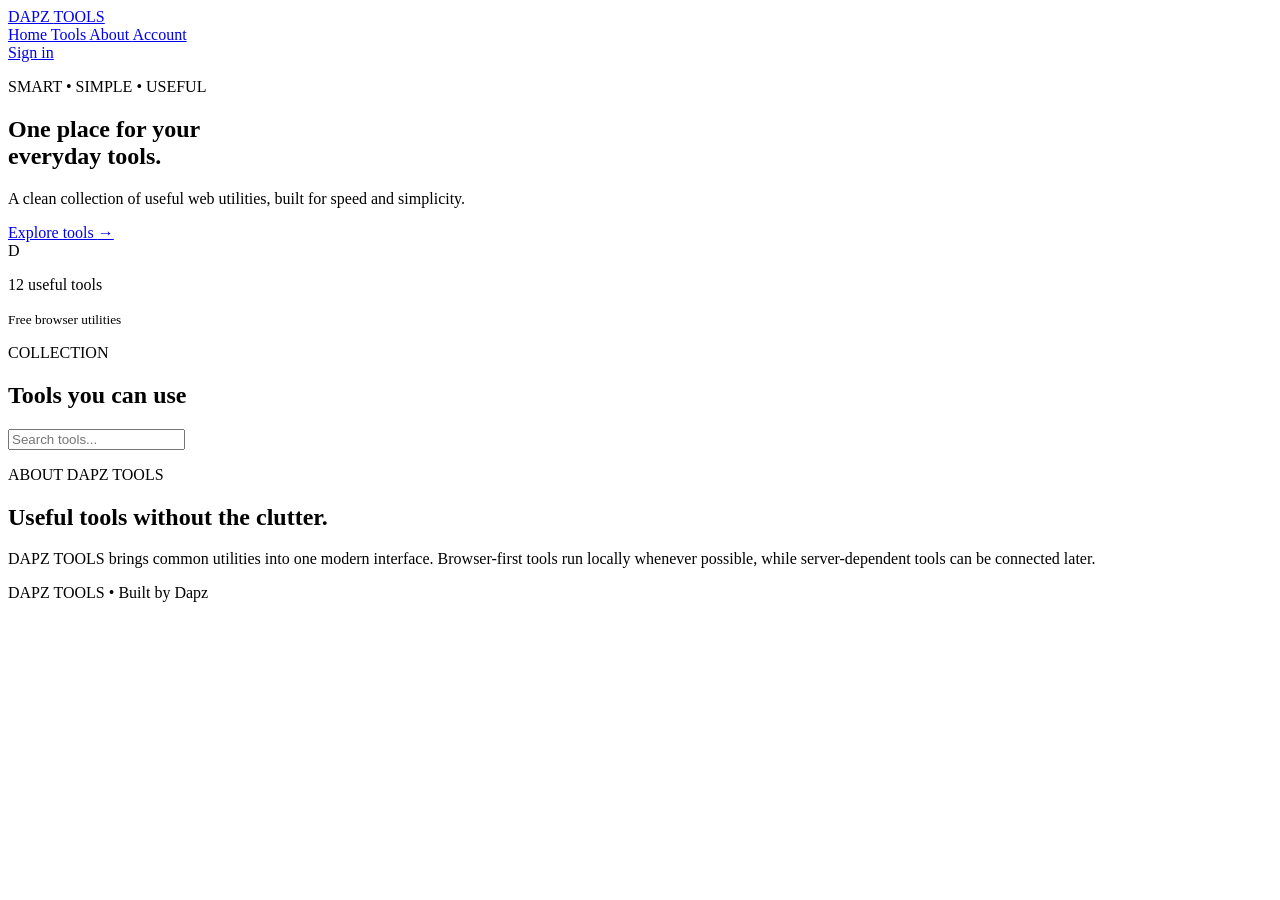
==== index.html @ c6a99213 "Add files via upload" ====
<!doctype html>
<html lang="id">
 <head>
  <meta charset="utf-8"/>
  <meta content="width=device-width,initial-scale=1" name="viewport"/>
  <title>
   DAPZ TOOLS
  </title>
  <link href="assets/css/style.css" rel="stylesheet"/>
 </head>
 <body>
  <header class="topbar">
   <a class="brand" href="./">
    DAPZ
    <span>
     TOOLS
    </span>
   </a>
   <nav>
    <a href="#home">
     Home
    </a>
    <a href="#tools">
     Tools
    </a>
    <a href="#about">
     About
    </a>
    <a href="account.html">
     Account
    </a>
   </nav>
   <a class="pill" href="account.html">
    Sign in
   </a>
  </header>
  <main>
   <section class="hero" id="home">
    <div>
     <p class="eyebrow">
      SMART &bull; SIMPLE &bull; USEFUL
     </p>
     <h1>
      One place for your
      <br/>
      <span>
       everyday tools.
      </span>
     </h1>
     <p class="lead">
      A clean collection of useful web utilities, built for speed and simplicity.
     </p>
     <a class="primary" href="#tools">
      Explore tools
      <b>
       &rarr;
      </b>
     </a>
    </div>
    <div class="hero-card">
     <div class="orb">
      D
     </div>
     <p>
      12 useful tools
     </p>
     <small>
      Free browser utilities
     </small>
    </div>
   </section>
   <section id="tools">
    <div class="section-head">
     <div>
      <p class="eyebrow">
       COLLECTION
      </p>
      <h2>
       Tools you can use
      </h2>
     </div>
     <input autocomplete="off" id="search" placeholder="Search tools..."/>
    </div>
    <div class="grid" id="toolGrid">
    </div>
   </section>
   <section class="about" id="about">
    <p class="eyebrow">
     ABOUT DAPZ TOOLS
    </p>
    <h2>
     Useful tools without the clutter.
    </h2>
    <p>
     DAPZ TOOLS brings common utilities into one modern interface. Browser-first tools run locally whenever possible, while server-dependent tools can be connected later.
    </p>
   </section>
  </main>
  <footer>
   DAPZ TOOLS
   <span>
    &bull;
   </span>
   Built by Dapz
  </footer>
  <script src="assets/js/pages/home.js" type="module">
  </script>
 </body>
</html>
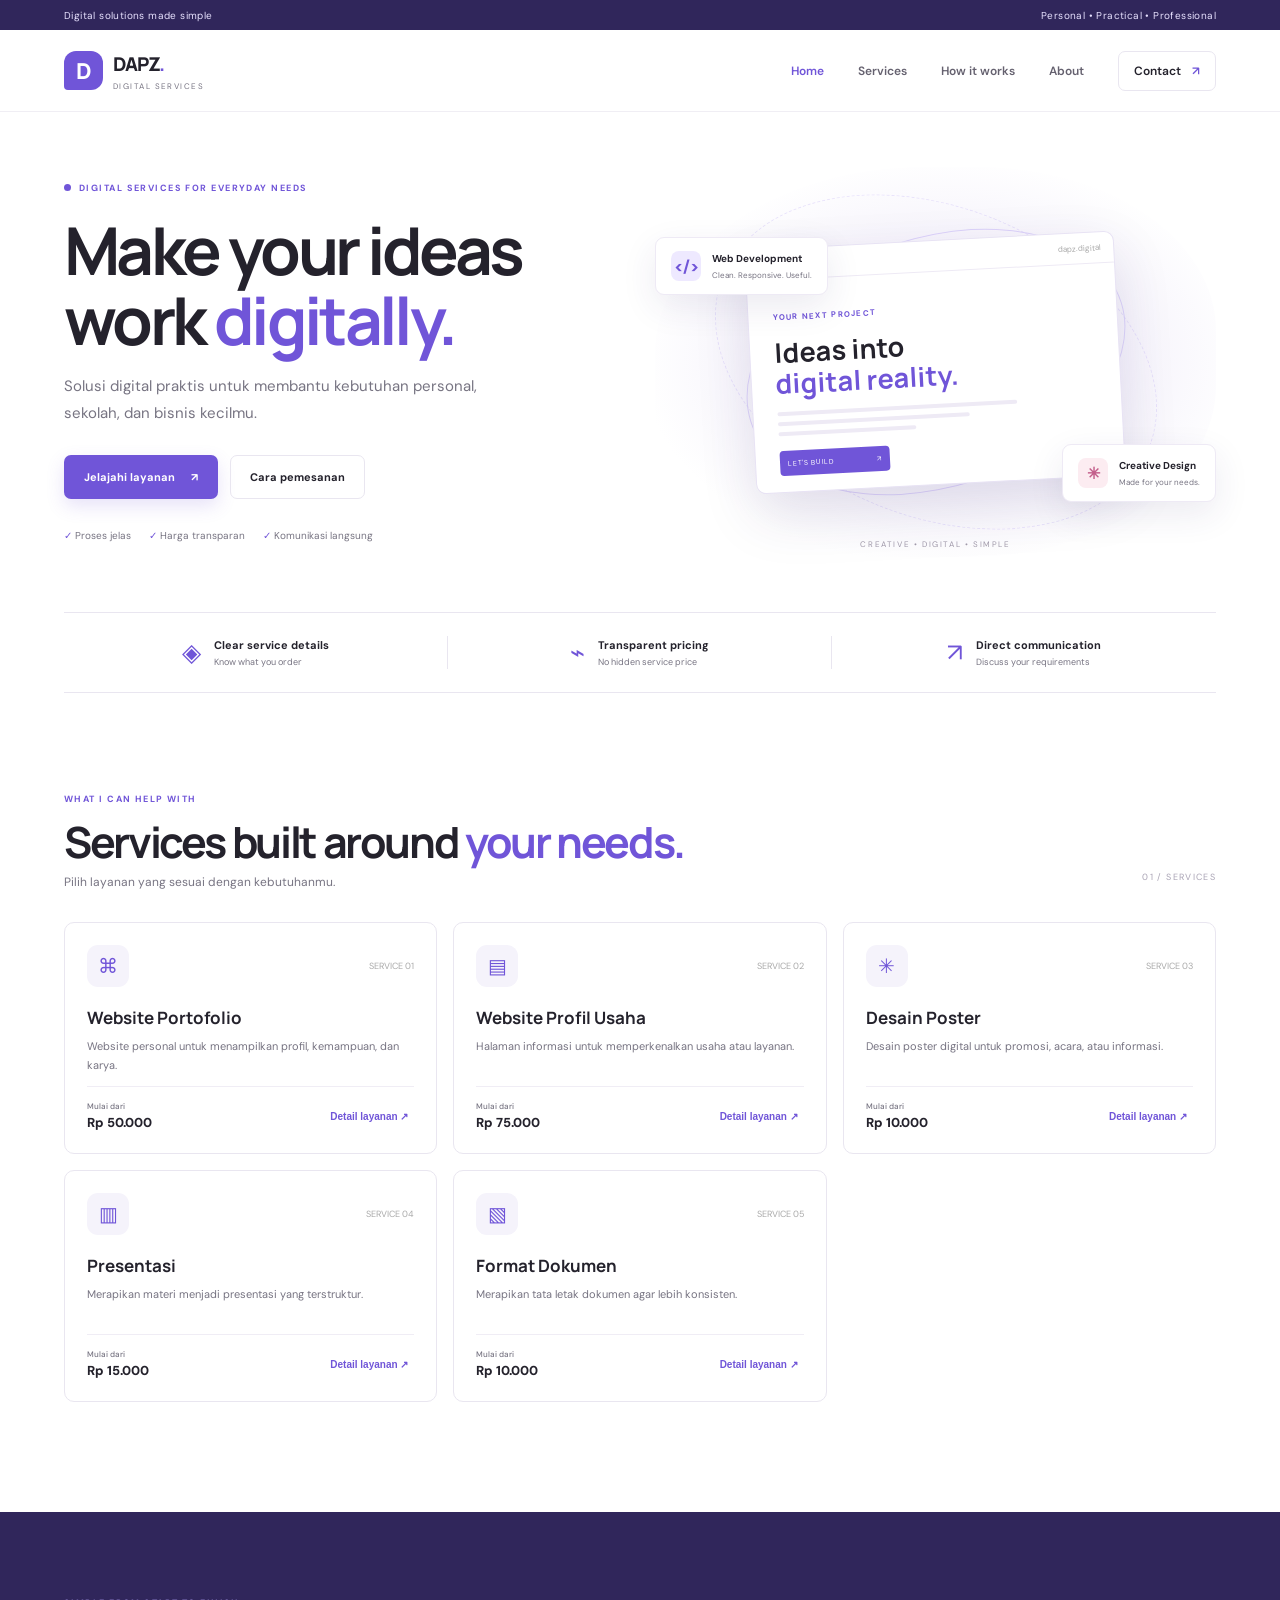
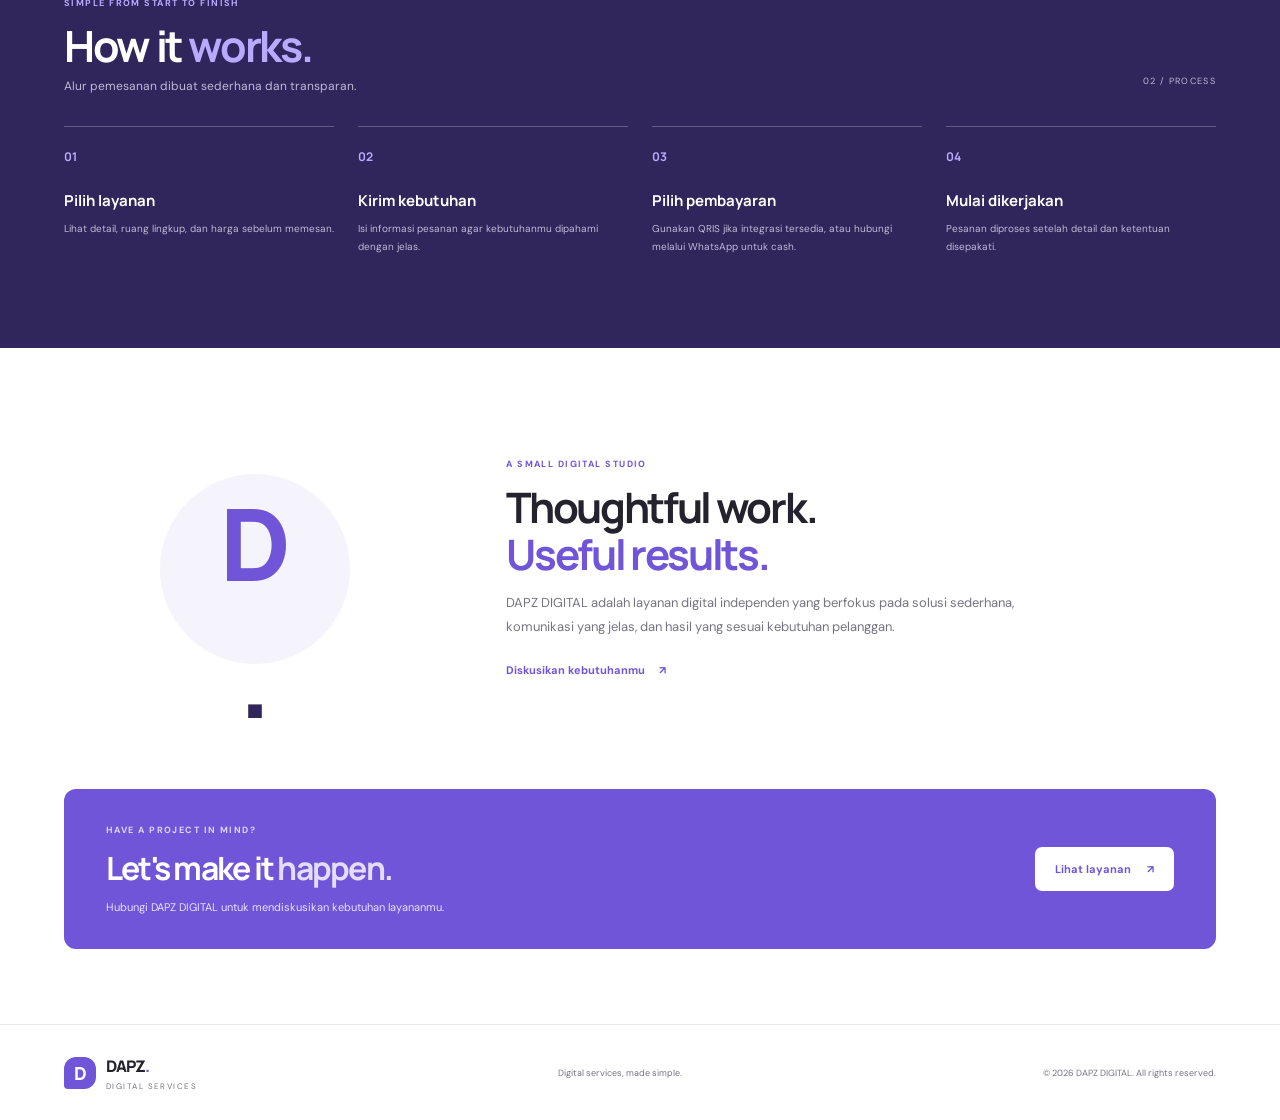
==== commit 9d74ebc0: "Update index.html" ====
--- a/index.html
+++ b/index.html
@@ -1,109 +1,85 @@
-<!doctype html>
+<!DOCTYPE html>
 <html lang="id">
- <head>
-  <meta charset="utf-8"/>
-  <meta content="width=device-width,initial-scale=1" name="viewport"/>
-  <title>
-   DAPZ TOOLS
-  </title>
-  <link href="assets/css/style.css" rel="stylesheet"/>
- </head>
- <body>
-  <header class="topbar">
-   <a class="brand" href="./">
-    DAPZ
-    <span>
-     TOOLS
-    </span>
-   </a>
-   <nav>
-    <a href="#home">
-     Home
+<head>
+  <meta charset="UTF-8">
+  <meta name="viewport" content="width=device-width, initial-scale=1.0">
+  <meta name="description" content="DAPZ DIGITAL menyediakan layanan website, desain, dan dokumen digital.">
+  <title>DAPZ DIGITAL — Digital Services</title>
+  <link rel="preconnect" href="https://fonts.googleapis.com">
+  <link rel="preconnect" href="https://fonts.gstatic.com" crossorigin>
+  <link href="https://fonts.googleapis.com/css2?family=DM+Sans:wght@400;500;600;700&family=Manrope:wght@500;600;700;800&display=swap" rel="stylesheet">
+  <link rel="stylesheet" href="css/style.css">
+  <link rel="stylesheet" href="css/responsive.css">
+</head>
+<body>
+  <div class="topline"><span>Digital solutions made simple</span><span>Personal • Practical • Professional</span></div>
+  <header class="site-header">
+    <a class="brand" href="index.html" aria-label="DAPZ DIGITAL beranda">
+      <span class="brand-mark">D</span><span class="brand-copy"><strong>DAPZ<span>.</span></strong><small>DIGITAL SERVICES</small></span>
     </a>
-    <a href="#tools">
-     Tools
-    </a>
-    <a href="#about">
-     About
-    </a>
-    <a href="account.html">
-     Account
-    </a>
-   </nav>
-   <a class="pill" href="account.html">
-    Sign in
-   </a>
+    <button class="menu-toggle" id="menuToggle" aria-label="Buka navigasi" aria-expanded="false">☰</button>
+    <nav class="main-nav" id="mainNav">
+      <a class="active" href="#home">Home</a><a href="#services">Services</a><a href="#process">How it works</a><a href="#about">About</a>
+      <a class="nav-contact" href="#contact">Contact <span>↗</span></a>
+    </nav>
   </header>
+
   <main>
-   <section class="hero" id="home">
-    <div>
-     <p class="eyebrow">
-      SMART &bull; SIMPLE &bull; USEFUL
-     </p>
-     <h1>
-      One place for your
-      <br/>
-      <span>
-       everyday tools.
-      </span>
-     </h1>
-     <p class="lead">
-      A clean collection of useful web utilities, built for speed and simplicity.
-     </p>
-     <a class="primary" href="#tools">
-      Explore tools
-      <b>
-       &rarr;
-      </b>
-     </a>
-    </div>
-    <div class="hero-card">
-     <div class="orb">
-      D
-     </div>
-     <p>
-      12 useful tools
-     </p>
-     <small>
-      Free browser utilities
-     </small>
-    </div>
-   </section>
-   <section id="tools">
-    <div class="section-head">
-     <div>
-      <p class="eyebrow">
-       COLLECTION
-      </p>
-      <h2>
-       Tools you can use
-      </h2>
-     </div>
-     <input autocomplete="off" id="search" placeholder="Search tools..."/>
-    </div>
-    <div class="grid" id="toolGrid">
-    </div>
-   </section>
-   <section class="about" id="about">
-    <p class="eyebrow">
-     ABOUT DAPZ TOOLS
-    </p>
-    <h2>
-     Useful tools without the clutter.
-    </h2>
-    <p>
-     DAPZ TOOLS brings common utilities into one modern interface. Browser-first tools run locally whenever possible, while server-dependent tools can be connected later.
-    </p>
-   </section>
+    <section class="hero section-wrap" id="home">
+      <div class="hero-copy">
+        <div class="eyebrow"><span class="eyebrow-dot"></span> DIGITAL SERVICES FOR EVERYDAY NEEDS</div>
+        <h1>Make your ideas<br>work <em>digitally.</em></h1>
+        <p class="hero-lead">Solusi digital praktis untuk membantu kebutuhan personal, sekolah, dan bisnis kecilmu.</p>
+        <div class="hero-actions"><a class="button button-primary" href="#services">Jelajahi layanan <span>↗</span></a><a class="button button-quiet" href="#process">Cara pemesanan</a></div>
+        <div class="hero-points"><span>✓ Proses jelas</span><span>✓ Harga transparan</span><span>✓ Komunikasi langsung</span></div>
+      </div>
+      <div class="hero-visual" aria-label="Ilustrasi layanan digital">
+        <div class="visual-orbit orbit-one"></div><div class="visual-orbit orbit-two"></div>
+        <div class="visual-panel panel-main"><div class="panel-top"><span class="window-dots">● ● ●</span><span>dapz.digital</span></div><div class="panel-content"><span class="mini-label">YOUR NEXT PROJECT</span><div class="mock-heading">Ideas into<br><b>digital reality.</b></div><div class="mock-lines"><i></i><i></i><i></i></div><div class="mock-button">LET'S BUILD <span>↗</span></div></div></div>
+        <div class="floating-card card-code"><span class="float-icon">&lt;/&gt;</span><b>Web Development</b><small>Clean. Responsive. Useful.</small></div>
+        <div class="floating-card card-design"><span class="float-icon">✳</span><b>Creative Design</b><small>Made for your needs.</small></div>
+        <div class="visual-caption">CREATIVE • DIGITAL • SIMPLE</div>
+      </div>
+    </section>
+
+    <section class="trust-strip section-wrap">
+      <div><span class="trust-icon">◈</span><span><b>Clear service details</b><small>Know what you order</small></span></div>
+      <div><span class="trust-icon">⌁</span><span><b>Transparent pricing</b><small>No hidden service price</small></span></div>
+      <div><span class="trust-icon">↗</span><span><b>Direct communication</b><small>Discuss your requirements</small></span></div>
+    </section>
+
+    <section class="services-section section-wrap" id="services">
+      <div class="section-heading"><div><div class="eyebrow">WHAT I CAN HELP WITH</div><h2>Services built around <em>your needs.</em></h2><p>Pilih layanan yang sesuai dengan kebutuhanmu.</p></div><span class="section-index">01 / SERVICES</span></div>
+      <div class="service-grid" id="serviceGrid"></div>
+    </section>
+
+    <section class="process-section" id="process">
+      <div class="section-wrap">
+        <div class="section-heading light-heading"><div><div class="eyebrow">SIMPLE FROM START TO FINISH</div><h2>How it <em>works.</em></h2><p>Alur pemesanan dibuat sederhana dan transparan.</p></div><span class="section-index">02 / PROCESS</span></div>
+        <div class="process-grid">
+          <article><span>01</span><h3>Pilih layanan</h3><p>Lihat detail, ruang lingkup, dan harga sebelum memesan.</p></article>
+          <article><span>02</span><h3>Kirim kebutuhan</h3><p>Isi informasi pesanan agar kebutuhanmu dipahami dengan jelas.</p></article>
+          <article><span>03</span><h3>Pilih pembayaran</h3><p>Gunakan QRIS jika integrasi tersedia, atau hubungi melalui WhatsApp untuk cash.</p></article>
+          <article><span>04</span><h3>Mulai dikerjakan</h3><p>Pesanan diproses setelah detail dan ketentuan disepakati.</p></article>
+        </div>
+      </div>
+    </section>
+
+    <section class="about-section section-wrap" id="about">
+      <div class="about-mark">D<span>.</span></div><div><div class="eyebrow">A SMALL DIGITAL STUDIO</div><h2>Thoughtful work.<br><em>Useful results.</em></h2><p>DAPZ DIGITAL adalah layanan digital independen yang berfokus pada solusi sederhana, komunikasi yang jelas, dan hasil yang sesuai kebutuhan pelanggan.</p><a class="text-link" href="#contact">Diskusikan kebutuhanmu <span>↗</span></a></div>
+    </section>
+
+    <section class="contact-band section-wrap" id="contact"><div><div class="eyebrow">HAVE A PROJECT IN MIND?</div><h2>Let's make it <em>happen.</em></h2><p>Hubungi DAPZ DIGITAL untuk mendiskusikan kebutuhan layananmu.</p></div><a class="button button-light" id="contactButton" href="#services">Lihat layanan <span>↗</span></a></section>
   </main>
-  <footer>
-   DAPZ TOOLS
-   <span>
-    &bull;
-   </span>
-   Built by Dapz
-  </footer>
-  <script src="assets/js/pages/home.js" type="module">
-  </script>
- </body>
+
+  <footer class="site-footer"><a class="brand footer-brand" href="#home"><span class="brand-mark">D</span><span class="brand-copy"><strong>DAPZ<span>.</span></strong><small>DIGITAL SERVICES</small></span></a><p>Digital services, made simple.</p><small>© <span id="year"></span> DAPZ DIGITAL. All rights reserved.</small></footer>
+
+  <dialog class="service-dialog" id="serviceDialog">
+    <button class="dialog-close" id="dialogClose" aria-label="Tutup">×</button>
+    <div class="dialog-kicker">SERVICE DETAILS</div><div id="dialogContent"></div>
+    <button class="button button-primary dialog-order" id="orderButton">Pesan layanan <span>↗</span></button>
+  </dialog>
+  <script src="js/services.js"></script>
+  <script src="js/main.js"></script>
+</body>
 </html>
--- a/css/style.css
+++ b/css/style.css
@@ -0,0 +1,2 @@
+:root{--ink:#24222c;--muted:#777482;--purple:#7055d8;--purple-dark:#30265b;--pale:#f5f3fb;--line:#e9e6f0;--white:#fff;--font:'DM Sans',Arial,sans-serif;--display:'Manrope',Arial,sans-serif}
+*{box-sizing:border-box}html{scroll-behavior:smooth}body{margin:0;color:var(--ink);font-family:var(--font);background:#fff}a{color:inherit;text-decoration:none}.topline{height:30px;background:var(--purple-dark);color:#e8e2ff;display:flex;align-items:center;justify-content:space-between;padding:0 max(calc((100% - 1160px)/2),5%);font-size:10px;letter-spacing:.04em}.site-header{height:82px;display:flex;align-items:center;justify-content:space-between;padding:0 max(calc((100% - 1160px)/2),5%);border-bottom:1px solid #f0eef4;background:#fff;position:sticky;top:0;z-index:10}.brand{display:flex;align-items:center;gap:10px}.brand-mark{width:39px;height:39px;background:var(--purple);border-radius:12px 12px 12px 4px;color:white;display:grid;place-items:center;font:800 22px var(--display)}.brand-copy{display:flex;flex-direction:column;line-height:1}.brand-copy strong{font:800 19px var(--display);letter-spacing:-.06em}.brand-copy strong span{color:var(--purple)}.brand-copy small{font-size:8px;letter-spacing:.18em;color:var(--muted);margin-top:5px}.main-nav{display:flex;align-items:center;gap:34px;font-size:12px;font-weight:600;color:#65616f}.main-nav a:hover,.main-nav a.active{color:var(--purple)}.main-nav .nav-contact{border:1px solid var(--line);padding:11px 15px;border-radius:7px;color:var(--ink)}.nav-contact span{color:var(--purple);margin-left:8px}.menu-toggle{display:none;border:0;background:none;font-size:24px}.section-wrap{width:min(1160px,90%);margin:auto}.hero{min-height:500px;display:grid;grid-template-columns:1fr 1fr;align-items:center;gap:30px;padding-top:48px;padding-bottom:48px}.eyebrow{font-size:9px;letter-spacing:.16em;font-weight:700;color:var(--purple);display:flex;align-items:center;gap:8px}.eyebrow-dot{width:7px;height:7px;border-radius:50%;background:var(--purple)}h1,h2,h3,p{margin-top:0}h1,h2{font-family:var(--display);letter-spacing:-.055em}h1{font-size:clamp(42px,5.3vw,66px);line-height:1.06;margin:22px 0 18px}h1 em,h2 em{font-style:normal;color:var(--purple)}.hero-lead{font-size:15px;line-height:1.8;color:var(--muted);max-width:440px}.hero-actions{display:flex;gap:12px;margin-top:28px}.button{display:inline-flex;align-items:center;justify-content:center;gap:16px;border-radius:7px;padding:14px 19px;font-size:11px;font-weight:700;border:1px solid transparent;cursor:pointer;transition:.2s}.button-primary{background:var(--purple);color:#fff;box-shadow:0 7px 18px #7055d82b}.button-primary:hover{background:#5c42c4;transform:translateY(-2px)}.button-quiet{border-color:var(--line);color:var(--ink)}.button-quiet:hover{border-color:var(--purple);color:var(--purple)}.hero-points{display:flex;gap:18px;flex-wrap:wrap;margin-top:30px;color:#777482;font-size:10px}.hero-points span:first-letter{color:var(--purple)}.hero-visual{height:390px;position:relative;display:grid;place-items:center;background:radial-gradient(ellipse at 52% 50%,#ebe5ff 0,#f7f5fc 48%,#fff 74%);border-radius:48% 42% 44% 38%}.visual-orbit{position:absolute;border:1px solid #dcd3fa;border-radius:50%;transform:rotate(-18deg)}.orbit-one{width:390px;height:250px}.orbit-two{width:460px;height:310px;transform:rotate(22deg);border-style:dashed;opacity:.6}.panel-main{width:66%;height:245px;background:#fff;border:1px solid #e8e3f4;border-radius:10px;box-shadow:0 22px 55px #382a6520;position:relative;z-index:1;transform:rotate(-3deg);overflow:hidden}.panel-top{height:31px;border-bottom:1px solid #eeeaf5;display:flex;justify-content:space-between;align-items:center;padding:0 13px;font-size:8px;color:#aaa}.window-dots{color:#b6a8ee;letter-spacing:2px}.panel-content{padding:24px}.mini-label{font-size:8px;color:var(--purple);letter-spacing:.16em;font-weight:700}.mock-heading{font:700 27px/1.13 var(--display);margin:13px 0}.mock-heading b{color:var(--purple)}.mock-lines{display:grid;gap:6px}.mock-lines i{height:4px;background:#eeeaf5;width:75%;border-radius:5px}.mock-lines i:nth-child(2){width:60%}.mock-lines i:nth-child(3){width:43%}.mock-button{margin-top:15px;background:var(--purple);color:white;border-radius:4px;width:110px;padding:8px;font-size:7px;letter-spacing:.1em;display:flex;justify-content:space-between}.floating-card{position:absolute;z-index:2;background:#fff;border:1px solid #eeeaf5;box-shadow:0 12px 35px #382a6518;border-radius:9px;padding:13px 15px;display:grid;grid-template-columns:32px 1fr;column-gap:9px;align-items:center}.floating-card b{font-size:10px}.floating-card small{grid-column:2;color:var(--muted);font-size:8px;margin-top:3px}.float-icon{grid-row:span 2;width:30px;height:30px;border-radius:8px;background:#eee9ff;color:var(--purple);display:grid;place-items:center;font-weight:800}.card-code{left:0;top:70px}.card-design{right:0;bottom:55px}.card-design .float-icon{background:#fcecf1;color:#c35f8b}.visual-caption{position:absolute;bottom:8px;left:50%;transform:translateX(-50%);font-size:8px;letter-spacing:.2em;color:#a19aaa;white-space:nowrap}.trust-strip{display:grid;grid-template-columns:repeat(3,1fr);border-top:1px solid var(--line);border-bottom:1px solid var(--line);padding:23px 0;margin-bottom:100px}.trust-strip>div{display:flex;align-items:center;justify-content:center;gap:13px;border-right:1px solid var(--line)}.trust-strip>div:last-child{border:0}.trust-icon{font-size:25px;color:var(--purple)}.trust-strip b,.trust-strip small{display:block}.trust-strip b{font-size:11px}.trust-strip small{font-size:9px;color:var(--muted);margin-top:4px}.services-section{padding-bottom:110px}.section-heading{display:flex;justify-content:space-between;align-items:end;margin-bottom:32px}.section-heading h2{font-size:clamp(30px,4vw,43px);line-height:1.12;margin:13px 0 8px}.section-heading p{font-size:12px;color:var(--muted);margin:0}.section-index{font-size:9px;letter-spacing:.15em;color:#aaa4b5;padding-bottom:7px}.service-grid{display:grid;grid-template-columns:repeat(3,1fr);gap:16px}.service-card{border:1px solid var(--line);border-radius:10px;padding:22px;transition:.2s;background:#fff;display:flex;flex-direction:column;min-height:230px}.service-card:hover{transform:translateY(-4px);border-color:#cfc4f4;box-shadow:0 15px 35px #32245e0d}.service-top{display:flex;justify-content:space-between;align-items:center}.service-icon{width:42px;height:42px;border-radius:11px;background:var(--pale);color:var(--purple);display:grid;place-items:center;font-size:20px}.service-number{font-size:9px;color:#aaa}.service-card h3{font:700 17px var(--display);margin:19px 0 8px}.service-card p{font-size:11px;color:var(--muted);line-height:1.7;min-height:38px}.service-bottom{display:flex;justify-content:space-between;align-items:center;margin-top:auto;padding-top:14px;border-top:1px solid #f0edf5}.service-price{font-size:13px;font-weight:800}.service-price small{display:block;font-size:8px;font-weight:500;color:var(--muted);margin-bottom:3px}.service-detail-link{border:0;background:none;color:var(--purple);font-size:10px;font-weight:700;cursor:pointer}.process-section{background:var(--purple-dark);color:white;padding:85px 0 92px}.light-heading .eyebrow{color:#b9a9ff}.light-heading h2 em{color:#b9a9ff}.light-heading p,.light-heading .section-index{color:#c0b9d6}.process-grid{display:grid;grid-template-columns:repeat(4,1fr);gap:24px}.process-grid article{border-top:1px solid #655b88;padding-top:18px}.process-grid article>span{font:700 12px var(--display);color:#b9a9ff}.process-grid h3{font:700 15px var(--display);margin:24px 0 9px}.process-grid p{font-size:10px;line-height:1.8;color:#c0b9d6;margin:0}.about-section{display:grid;grid-template-columns: .7fr 1.3fr;gap:60px;align-items:center;padding-top:110px;padding-bottom:110px}.about-mark{width:190px;height:190px;background:var(--pale);border-radius:50%;display:grid;place-items:center;font:800 100px var(--display);color:var(--purple);margin:auto}.about-mark span{color:#30265b}.about-section h2{font-size:42px;line-height:1.1;margin:14px 0}.about-section p{font-size:13px;line-height:1.9;color:var(--muted);max-width:550px}.text-link{display:inline-flex;gap:14px;color:var(--purple);font-size:11px;font-weight:700;margin-top:10px}.contact-band{background:var(--purple);color:#fff;border-radius:12px;padding:35px 42px;margin-bottom:75px;display:flex;align-items:center;justify-content:space-between}.contact-band .eyebrow{color:#ded6ff}.contact-band h2{font-size:32px;margin:10px 0}.contact-band h2 em{color:#e4ddff}.contact-band p{font-size:11px;color:#e8e2ff;margin:0}.button-light{background:#fff;color:var(--purple)}.site-footer{border-top:1px solid var(--line);padding:30px max(calc((100% - 1160px)/2),5%);display:flex;align-items:center;justify-content:space-between}.footer-brand .brand-mark{width:32px;height:32px;font-size:18px}.footer-brand .brand-copy strong{font-size:16px}.site-footer p,.site-footer>small{font-size:9px;color:var(--muted);margin:0}.service-dialog{width:min(520px,calc(100% - 30px));border:1px solid var(--line);border-radius:14px;padding:30px;box-shadow:0 25px 80px #17112630}.service-dialog::backdrop{background:#1d1830a6;backdrop-filter:blur(3px)}.dialog-close{position:absolute;right:17px;top:12px;border:0;background:none;font-size:25px;color:var(--muted);cursor:pointer}.dialog-kicker{font-size:9px;letter-spacing:.15em;color:var(--purple);font-weight:700}.service-dialog h2{font-size:28px;margin:13px 0}.service-dialog p,.service-dialog li{font-size:12px;line-height:1.8;color:var(--muted)}.service-dialog ul{padding-left:18px}.dialog-price{font-size:20px;font-weight:800;margin:20px 0}.dialog-order{width:100%}
--- a/css/responsive.css
+++ b/css/responsive.css
@@ -0,0 +1,2 @@
+@media(max-width:800px){.topline{padding:0 5%;font-size:9px}.site-header{height:70px}.menu-toggle{display:block;color:var(--ink)}.main-nav{display:none;position:absolute;top:69px;left:0;right:0;background:#fff;border-bottom:1px solid var(--line);padding:18px 5%;flex-direction:column;align-items:stretch;gap:0;box-shadow:0 15px 25px #21183a0d}.main-nav.open{display:flex}.main-nav a{padding:13px 0}.main-nav .nav-contact{margin-top:8px;text-align:center}.hero{grid-template-columns:1fr;padding-top:60px;gap:25px}.hero-copy{text-align:center}.hero-copy .eyebrow,.hero-actions,.hero-points{justify-content:center}.hero-lead{margin-left:auto;margin-right:auto}.hero-visual{height:340px;margin:0 8px}.trust-strip{margin-bottom:75px}.trust-strip>div{justify-content:flex-start;padding:0 12px}.trust-strip b{font-size:10px}.trust-strip small{font-size:8px}.service-grid{grid-template-columns:repeat(2,1fr)}.process-grid{grid-template-columns:repeat(2,1fr);row-gap:35px}.about-section{gap:25px}.about-mark{width:145px;height:145px;font-size:75px}.about-section h2{font-size:34px}}
+@media(max-width:520px){.topline span:last-child{display:none}.hero{padding-top:45px}.hero h1{font-size:43px}.hero-lead{font-size:13px}.hero-actions{flex-direction:column}.hero-actions .button{width:100%}.hero-visual{height:285px}.panel-main{width:72%;height:210px}.panel-content{padding:17px}.mock-heading{font-size:22px}.card-code{left:-8px;top:35px}.card-design{right:-7px;bottom:35px}.floating-card{padding:9px}.floating-card b{font-size:8px}.floating-card small{font-size:7px}.trust-strip{grid-template-columns:1fr;gap:15px;padding:18px 0}.trust-strip>div{border:0;padding:0 10px}.services-section{padding-bottom:75px}.section-heading{align-items:flex-start;gap:15px}.section-index{white-space:nowrap;font-size:8px}.section-heading h2{font-size:31px}.service-grid{grid-template-columns:1fr}.service-card{min-height:205px}.process-section{padding:65px 0}.process-grid{grid-template-columns:1fr 1fr;gap:24px 15px}.process-grid h3{font-size:13px}.about-section{grid-template-columns:1fr;padding-top:75px;padding-bottom:75px;text-align:center}.about-mark{width:120px;height:120px;font-size:62px}.about-section h2{font-size:34px}.about-section p{font-size:12px}.contact-band{padding:27px 23px;display:block;text-align:center}.contact-band h2{font-size:29px}.contact-band .button{margin-top:20px;width:100%}.site-footer{flex-wrap:wrap;gap:15px}.site-footer p{order:3;width:100%}.site-footer>small{font-size:8px}}
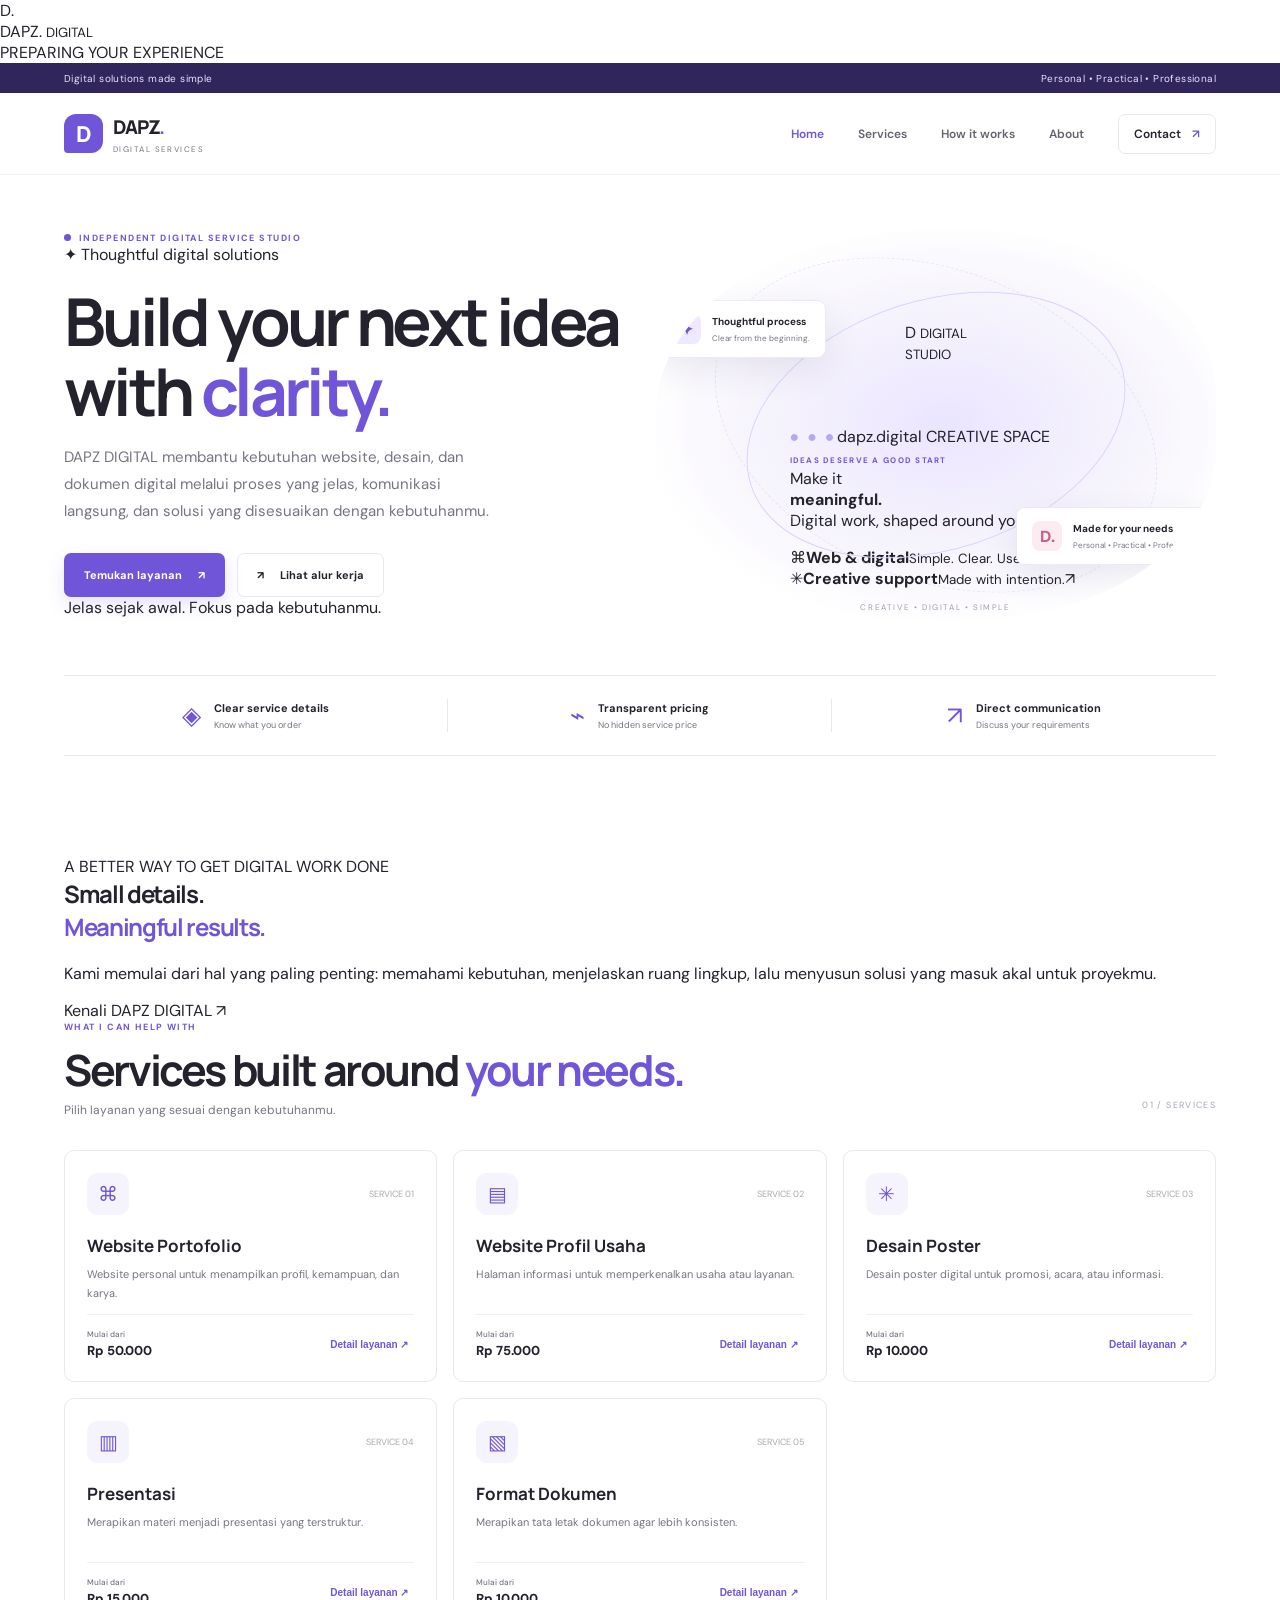
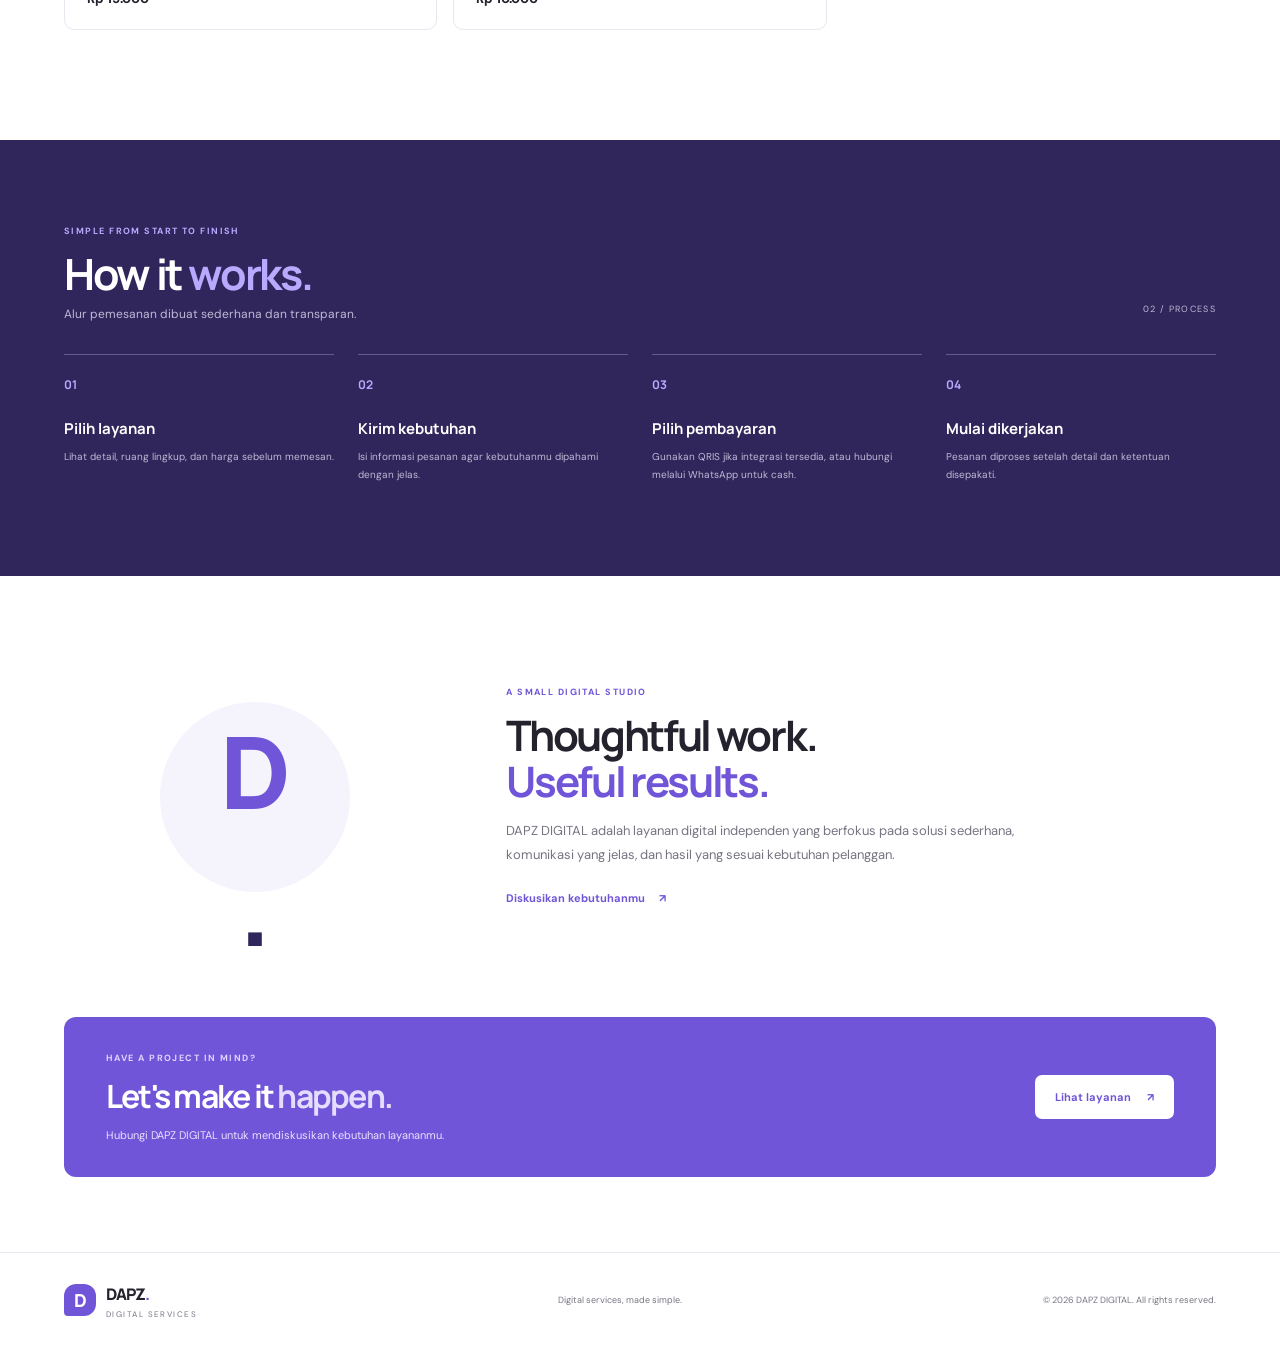
==== commit fc54c2f0: "Add files via upload" ====
--- a/index.html
+++ b/index.html
@@ -9,9 +9,16 @@
   <link rel="preconnect" href="https://fonts.gstatic.com" crossorigin>
   <link href="https://fonts.googleapis.com/css2?family=DM+Sans:wght@400;500;600;700&family=Manrope:wght@500;600;700;800&display=swap" rel="stylesheet">
   <link rel="stylesheet" href="css/style.css">
-  <link rel="stylesheet" href="css/responsive.css">
+  <link rel="stylesheet" href="css/responsive.css"><link rel="stylesheet" href="css/v2.css">
 </head>
 <body>
+<div class="dapz-loader" id="dapzLoader" role="status" aria-live="polite" aria-label="Memuat DAPZ DIGITAL">
+  <div class="loader-orbit loader-orbit-one"></div><div class="loader-orbit loader-orbit-two"></div>
+  <div class="loader-core"><span class="loader-logo">D<span>.</span></span><span class="loader-spark spark-one"></span><span class="loader-spark spark-two"></span></div>
+  <div class="loader-brand">DAPZ<span>.</span> <small>DIGITAL</small></div>
+  <div class="loader-caption">PREPARING YOUR EXPERIENCE</div>
+  <div class="loader-track"><span></span></div>
+</div>
   <div class="topline"><span>Digital solutions made simple</span><span>Personal • Practical • Professional</span></div>
   <header class="site-header">
     <a class="brand" href="index.html" aria-label="DAPZ DIGITAL beranda">
@@ -19,25 +26,40 @@
     </a>
     <button class="menu-toggle" id="menuToggle" aria-label="Buka navigasi" aria-expanded="false">☰</button>
     <nav class="main-nav" id="mainNav">
-      <a class="active" href="#home">Home</a><a href="#services">Services</a><a href="#process">How it works</a><a href="#about">About</a>
-      <a class="nav-contact" href="#contact">Contact <span>↗</span></a>
+      <a class="active" href="index.html" aria-current="page">Home</a><a href="services.html">Services</a><a href="process.html">How it works</a><a href="about.html">About</a>
+      <a class="nav-contact" href="contact.html">Contact <span>↗</span></a>
     </nav>
   </header>
 
   <main>
-    <section class="hero section-wrap" id="home">
-      <div class="hero-copy">
-        <div class="eyebrow"><span class="eyebrow-dot"></span> DIGITAL SERVICES FOR EVERYDAY NEEDS</div>
-        <h1>Make your ideas<br>work <em>digitally.</em></h1>
-        <p class="hero-lead">Solusi digital praktis untuk membantu kebutuhan personal, sekolah, dan bisnis kecilmu.</p>
-        <div class="hero-actions"><a class="button button-primary" href="#services">Jelajahi layanan <span>↗</span></a><a class="button button-quiet" href="#process">Cara pemesanan</a></div>
-        <div class="hero-points"><span>✓ Proses jelas</span><span>✓ Harga transparan</span><span>✓ Komunikasi langsung</span></div>
+    <section class="hero hero-v2 section-wrap" id="home">
+      <div class="hero-copy hero-copy-v2">
+        <div class="eyebrow"><span class="eyebrow-dot"></span> INDEPENDENT DIGITAL SERVICE STUDIO</div>
+        <div class="hero-kicker"><span class="kicker-mark">✦</span> Thoughtful digital solutions</div>
+        <h1>Build your next idea<br>with <em>clarity.</em></h1>
+        <p class="hero-lead">DAPZ DIGITAL membantu kebutuhan website, desain, dan dokumen digital melalui proses yang jelas, komunikasi langsung, dan solusi yang disesuaikan dengan kebutuhanmu.</p>
+        <div class="hero-actions hero-actions-v2">
+          <a class="button button-primary button-premium" href="services.html">Temukan layanan <span>↗</span></a>
+          <a class="button button-quiet button-premium-quiet" href="process.html"><span class="play-mark">↗</span> Lihat alur kerja</a>
+        </div>
+        <div class="hero-assurance"><span class="assurance-line"></span><span>Jelas sejak awal. Fokus pada kebutuhanmu.</span></div>
       </div>
-      <div class="hero-visual" aria-label="Ilustrasi layanan digital">
+      <div class="hero-visual hero-visual-v2" aria-label="Pratinjau solusi digital DAPZ DIGITAL">
+        <div class="premium-glow"></div>
         <div class="visual-orbit orbit-one"></div><div class="visual-orbit orbit-two"></div>
-        <div class="visual-panel panel-main"><div class="panel-top"><span class="window-dots">● ● ●</span><span>dapz.digital</span></div><div class="panel-content"><span class="mini-label">YOUR NEXT PROJECT</span><div class="mock-heading">Ideas into<br><b>digital reality.</b></div><div class="mock-lines"><i></i><i></i><i></i></div><div class="mock-button">LET'S BUILD <span>↗</span></div></div></div>
-        <div class="floating-card card-code"><span class="float-icon">&lt;/&gt;</span><b>Web Development</b><small>Clean. Responsive. Useful.</small></div>
-        <div class="floating-card card-design"><span class="float-icon">✳</span><b>Creative Design</b><small>Made for your needs.</small></div>
+        <div class="hero-stamp"><span> D </span><small>DIGITAL<br>STUDIO</small></div>
+        <div class="premium-window">
+          <div class="premium-window-top"><span class="window-dots">● ● ●</span><span>dapz.digital</span><span class="window-status"><i></i> CREATIVE SPACE</span></div>
+          <div class="premium-window-body">
+            <span class="mini-label">IDEAS DESERVE A GOOD START</span>
+            <div class="premium-window-title">Make it<br><b>meaningful.</b></div>
+            <p>Digital work, shaped around your needs.</p>
+            <div class="window-service-row"><span class="window-service-icon">⌘</span><span><b>Web & digital</b><small>Simple. Clear. Useful.</small></span><span class="window-arrow">↗</span></div>
+            <div class="window-service-row"><span class="window-service-icon">✳</span><span><b>Creative support</b><small>Made with intention.</small></span><span class="window-arrow">↗</span></div>
+          </div>
+        </div>
+        <div class="floating-card card-code premium-float"><span class="float-icon">✦</span><b>Thoughtful process</b><small>Clear from the beginning.</small></div>
+        <div class="floating-card card-design premium-float-two"><span class="float-icon">D.</span><b>Made for your needs</b><small>Personal • Practical • Professional</small></div>
         <div class="visual-caption">CREATIVE • DIGITAL • SIMPLE</div>
       </div>
     </section>
@@ -46,6 +68,12 @@
       <div><span class="trust-icon">◈</span><span><b>Clear service details</b><small>Know what you order</small></span></div>
       <div><span class="trust-icon">⌁</span><span><b>Transparent pricing</b><small>No hidden service price</small></span></div>
       <div><span class="trust-icon">↗</span><span><b>Direct communication</b><small>Discuss your requirements</small></span></div>
+    </section>
+
+    <section class="home-intro section-wrap">
+      <div class="home-intro-label">A BETTER WAY TO GET DIGITAL WORK DONE</div>
+      <div class="home-intro-content"><h2>Small details.<br><em>Meaningful results.</em></h2><p>Kami memulai dari hal yang paling penting: memahami kebutuhan, menjelaskan ruang lingkup, lalu menyusun solusi yang masuk akal untuk proyekmu.</p></div>
+      <a class="home-intro-link" href="about.html">Kenali DAPZ DIGITAL <span>↗</span></a>
     </section>
 
     <section class="services-section section-wrap" id="services">
@@ -66,10 +94,10 @@
     </section>
 
     <section class="about-section section-wrap" id="about">
-      <div class="about-mark">D<span>.</span></div><div><div class="eyebrow">A SMALL DIGITAL STUDIO</div><h2>Thoughtful work.<br><em>Useful results.</em></h2><p>DAPZ DIGITAL adalah layanan digital independen yang berfokus pada solusi sederhana, komunikasi yang jelas, dan hasil yang sesuai kebutuhan pelanggan.</p><a class="text-link" href="#contact">Diskusikan kebutuhanmu <span>↗</span></a></div>
+      <div class="about-mark">D<span>.</span></div><div><div class="eyebrow">A SMALL DIGITAL STUDIO</div><h2>Thoughtful work.<br><em>Useful results.</em></h2><p>DAPZ DIGITAL adalah layanan digital independen yang berfokus pada solusi sederhana, komunikasi yang jelas, dan hasil yang sesuai kebutuhan pelanggan.</p><a class="text-link" href="contact.html">Diskusikan kebutuhanmu <span>↗</span></a></div>
     </section>
 
-    <section class="contact-band section-wrap" id="contact"><div><div class="eyebrow">HAVE A PROJECT IN MIND?</div><h2>Let's make it <em>happen.</em></h2><p>Hubungi DAPZ DIGITAL untuk mendiskusikan kebutuhan layananmu.</p></div><a class="button button-light" id="contactButton" href="#services">Lihat layanan <span>↗</span></a></section>
+    <section class="contact-band section-wrap" id="contact"><div><div class="eyebrow">HAVE A PROJECT IN MIND?</div><h2>Let's make it <em>happen.</em></h2><p>Hubungi DAPZ DIGITAL untuk mendiskusikan kebutuhan layananmu.</p></div><a class="button button-light" id="contactButton" href="services.html">Lihat layanan <span>↗</span></a></section>
   </main>
 
   <footer class="site-footer"><a class="brand footer-brand" href="#home"><span class="brand-mark">D</span><span class="brand-copy"><strong>DAPZ<span>.</span></strong><small>DIGITAL SERVICES</small></span></a><p>Digital services, made simple.</p><small>© <span id="year"></span> DAPZ DIGITAL. All rights reserved.</small></footer>
@@ -81,5 +109,5 @@
   </dialog>
   <script src="js/services.js"></script>
   <script src="js/main.js"></script>
-</body>
+<script src="js/loader.js" defer></script></body>
 </html>
--- a/css/style.css
+++ b/css/style.css
@@ -1,2 +1,20 @@
 :root{--ink:#24222c;--muted:#777482;--purple:#7055d8;--purple-dark:#30265b;--pale:#f5f3fb;--line:#e9e6f0;--white:#fff;--font:'DM Sans',Arial,sans-serif;--display:'Manrope',Arial,sans-serif}
 *{box-sizing:border-box}html{scroll-behavior:smooth}body{margin:0;color:var(--ink);font-family:var(--font);background:#fff}a{color:inherit;text-decoration:none}.topline{height:30px;background:var(--purple-dark);color:#e8e2ff;display:flex;align-items:center;justify-content:space-between;padding:0 max(calc((100% - 1160px)/2),5%);font-size:10px;letter-spacing:.04em}.site-header{height:82px;display:flex;align-items:center;justify-content:space-between;padding:0 max(calc((100% - 1160px)/2),5%);border-bottom:1px solid #f0eef4;background:#fff;position:sticky;top:0;z-index:10}.brand{display:flex;align-items:center;gap:10px}.brand-mark{width:39px;height:39px;background:var(--purple);border-radius:12px 12px 12px 4px;color:white;display:grid;place-items:center;font:800 22px var(--display)}.brand-copy{display:flex;flex-direction:column;line-height:1}.brand-copy strong{font:800 19px var(--display);letter-spacing:-.06em}.brand-copy strong span{color:var(--purple)}.brand-copy small{font-size:8px;letter-spacing:.18em;color:var(--muted);margin-top:5px}.main-nav{display:flex;align-items:center;gap:34px;font-size:12px;font-weight:600;color:#65616f}.main-nav a:hover,.main-nav a.active{color:var(--purple)}.main-nav .nav-contact{border:1px solid var(--line);padding:11px 15px;border-radius:7px;color:var(--ink)}.nav-contact span{color:var(--purple);margin-left:8px}.menu-toggle{display:none;border:0;background:none;font-size:24px}.section-wrap{width:min(1160px,90%);margin:auto}.hero{min-height:500px;display:grid;grid-template-columns:1fr 1fr;align-items:center;gap:30px;padding-top:48px;padding-bottom:48px}.eyebrow{font-size:9px;letter-spacing:.16em;font-weight:700;color:var(--purple);display:flex;align-items:center;gap:8px}.eyebrow-dot{width:7px;height:7px;border-radius:50%;background:var(--purple)}h1,h2,h3,p{margin-top:0}h1,h2{font-family:var(--display);letter-spacing:-.055em}h1{font-size:clamp(42px,5.3vw,66px);line-height:1.06;margin:22px 0 18px}h1 em,h2 em{font-style:normal;color:var(--purple)}.hero-lead{font-size:15px;line-height:1.8;color:var(--muted);max-width:440px}.hero-actions{display:flex;gap:12px;margin-top:28px}.button{display:inline-flex;align-items:center;justify-content:center;gap:16px;border-radius:7px;padding:14px 19px;font-size:11px;font-weight:700;border:1px solid transparent;cursor:pointer;transition:.2s}.button-primary{background:var(--purple);color:#fff;box-shadow:0 7px 18px #7055d82b}.button-primary:hover{background:#5c42c4;transform:translateY(-2px)}.button-quiet{border-color:var(--line);color:var(--ink)}.button-quiet:hover{border-color:var(--purple);color:var(--purple)}.hero-points{display:flex;gap:18px;flex-wrap:wrap;margin-top:30px;color:#777482;font-size:10px}.hero-points span:first-letter{color:var(--purple)}.hero-visual{height:390px;position:relative;display:grid;place-items:center;background:radial-gradient(ellipse at 52% 50%,#ebe5ff 0,#f7f5fc 48%,#fff 74%);border-radius:48% 42% 44% 38%}.visual-orbit{position:absolute;border:1px solid #dcd3fa;border-radius:50%;transform:rotate(-18deg)}.orbit-one{width:390px;height:250px}.orbit-two{width:460px;height:310px;transform:rotate(22deg);border-style:dashed;opacity:.6}.panel-main{width:66%;height:245px;background:#fff;border:1px solid #e8e3f4;border-radius:10px;box-shadow:0 22px 55px #382a6520;position:relative;z-index:1;transform:rotate(-3deg);overflow:hidden}.panel-top{height:31px;border-bottom:1px solid #eeeaf5;display:flex;justify-content:space-between;align-items:center;padding:0 13px;font-size:8px;color:#aaa}.window-dots{color:#b6a8ee;letter-spacing:2px}.panel-content{padding:24px}.mini-label{font-size:8px;color:var(--purple);letter-spacing:.16em;font-weight:700}.mock-heading{font:700 27px/1.13 var(--display);margin:13px 0}.mock-heading b{color:var(--purple)}.mock-lines{display:grid;gap:6px}.mock-lines i{height:4px;background:#eeeaf5;width:75%;border-radius:5px}.mock-lines i:nth-child(2){width:60%}.mock-lines i:nth-child(3){width:43%}.mock-button{margin-top:15px;background:var(--purple);color:white;border-radius:4px;width:110px;padding:8px;font-size:7px;letter-spacing:.1em;display:flex;justify-content:space-between}.floating-card{position:absolute;z-index:2;background:#fff;border:1px solid #eeeaf5;box-shadow:0 12px 35px #382a6518;border-radius:9px;padding:13px 15px;display:grid;grid-template-columns:32px 1fr;column-gap:9px;align-items:center}.floating-card b{font-size:10px}.floating-card small{grid-column:2;color:var(--muted);font-size:8px;margin-top:3px}.float-icon{grid-row:span 2;width:30px;height:30px;border-radius:8px;background:#eee9ff;color:var(--purple);display:grid;place-items:center;font-weight:800}.card-code{left:0;top:70px}.card-design{right:0;bottom:55px}.card-design .float-icon{background:#fcecf1;color:#c35f8b}.visual-caption{position:absolute;bottom:8px;left:50%;transform:translateX(-50%);font-size:8px;letter-spacing:.2em;color:#a19aaa;white-space:nowrap}.trust-strip{display:grid;grid-template-columns:repeat(3,1fr);border-top:1px solid var(--line);border-bottom:1px solid var(--line);padding:23px 0;margin-bottom:100px}.trust-strip>div{display:flex;align-items:center;justify-content:center;gap:13px;border-right:1px solid var(--line)}.trust-strip>div:last-child{border:0}.trust-icon{font-size:25px;color:var(--purple)}.trust-strip b,.trust-strip small{display:block}.trust-strip b{font-size:11px}.trust-strip small{font-size:9px;color:var(--muted);margin-top:4px}.services-section{padding-bottom:110px}.section-heading{display:flex;justify-content:space-between;align-items:end;margin-bottom:32px}.section-heading h2{font-size:clamp(30px,4vw,43px);line-height:1.12;margin:13px 0 8px}.section-heading p{font-size:12px;color:var(--muted);margin:0}.section-index{font-size:9px;letter-spacing:.15em;color:#aaa4b5;padding-bottom:7px}.service-grid{display:grid;grid-template-columns:repeat(3,1fr);gap:16px}.service-card{border:1px solid var(--line);border-radius:10px;padding:22px;transition:.2s;background:#fff;display:flex;flex-direction:column;min-height:230px}.service-card:hover{transform:translateY(-4px);border-color:#cfc4f4;box-shadow:0 15px 35px #32245e0d}.service-top{display:flex;justify-content:space-between;align-items:center}.service-icon{width:42px;height:42px;border-radius:11px;background:var(--pale);color:var(--purple);display:grid;place-items:center;font-size:20px}.service-number{font-size:9px;color:#aaa}.service-card h3{font:700 17px var(--display);margin:19px 0 8px}.service-card p{font-size:11px;color:var(--muted);line-height:1.7;min-height:38px}.service-bottom{display:flex;justify-content:space-between;align-items:center;margin-top:auto;padding-top:14px;border-top:1px solid #f0edf5}.service-price{font-size:13px;font-weight:800}.service-price small{display:block;font-size:8px;font-weight:500;color:var(--muted);margin-bottom:3px}.service-detail-link{border:0;background:none;color:var(--purple);font-size:10px;font-weight:700;cursor:pointer}.process-section{background:var(--purple-dark);color:white;padding:85px 0 92px}.light-heading .eyebrow{color:#b9a9ff}.light-heading h2 em{color:#b9a9ff}.light-heading p,.light-heading .section-index{color:#c0b9d6}.process-grid{display:grid;grid-template-columns:repeat(4,1fr);gap:24px}.process-grid article{border-top:1px solid #655b88;padding-top:18px}.process-grid article>span{font:700 12px var(--display);color:#b9a9ff}.process-grid h3{font:700 15px var(--display);margin:24px 0 9px}.process-grid p{font-size:10px;line-height:1.8;color:#c0b9d6;margin:0}.about-section{display:grid;grid-template-columns: .7fr 1.3fr;gap:60px;align-items:center;padding-top:110px;padding-bottom:110px}.about-mark{width:190px;height:190px;background:var(--pale);border-radius:50%;display:grid;place-items:center;font:800 100px var(--display);color:var(--purple);margin:auto}.about-mark span{color:#30265b}.about-section h2{font-size:42px;line-height:1.1;margin:14px 0}.about-section p{font-size:13px;line-height:1.9;color:var(--muted);max-width:550px}.text-link{display:inline-flex;gap:14px;color:var(--purple);font-size:11px;font-weight:700;margin-top:10px}.contact-band{background:var(--purple);color:#fff;border-radius:12px;padding:35px 42px;margin-bottom:75px;display:flex;align-items:center;justify-content:space-between}.contact-band .eyebrow{color:#ded6ff}.contact-band h2{font-size:32px;margin:10px 0}.contact-band h2 em{color:#e4ddff}.contact-band p{font-size:11px;color:#e8e2ff;margin:0}.button-light{background:#fff;color:var(--purple)}.site-footer{border-top:1px solid var(--line);padding:30px max(calc((100% - 1160px)/2),5%);display:flex;align-items:center;justify-content:space-between}.footer-brand .brand-mark{width:32px;height:32px;font-size:18px}.footer-brand .brand-copy strong{font-size:16px}.site-footer p,.site-footer>small{font-size:9px;color:var(--muted);margin:0}.service-dialog{width:min(520px,calc(100% - 30px));border:1px solid var(--line);border-radius:14px;padding:30px;box-shadow:0 25px 80px #17112630}.service-dialog::backdrop{background:#1d1830a6;backdrop-filter:blur(3px)}.dialog-close{position:absolute;right:17px;top:12px;border:0;background:none;font-size:25px;color:var(--muted);cursor:pointer}.dialog-kicker{font-size:9px;letter-spacing:.15em;color:var(--purple);font-weight:700}.service-dialog h2{font-size:28px;margin:13px 0}.service-dialog p,.service-dialog li{font-size:12px;line-height:1.8;color:var(--muted)}.service-dialog ul{padding-left:18px}.dialog-price{font-size:20px;font-weight:800;margin:20px 0}.dialog-order{width:100%}
+
+/* Dedicated feature pages */
+.inner-page{padding-top:78px;padding-bottom:100px;min-height:65vh}
+.inner-page h1{max-width:760px;margin:16px 0;font-size:clamp(40px,5vw,58px)}
+.page-lead{max-width:650px;color:var(--muted);font-size:14px;line-height:1.8;margin-bottom:38px}
+.process-page-grid{grid-template-columns:repeat(2,1fr);gap:28px;margin-top:45px}
+.process-page-grid article{padding:24px;border:1px solid var(--line);border-radius:10px;border-top:2px solid var(--purple)}
+.process-page-grid h3{margin-top:20px}
+.page-callout,.contact-panel{margin-top:40px;padding:25px;border-radius:10px;background:var(--pale);max-width:700px}
+.page-callout p,.contact-panel p,.body-copy{color:var(--muted);font-size:12px;line-height:1.9;margin:8px 0 0}
+.about-page{display:grid;grid-template-columns:.7fr 1.3fr;align-items:center;gap:65px}
+.about-page .about-mark{width:190px;height:190px}
+.about-page .body-copy{margin-bottom:24px}
+.contact-panel{background:#fff;border:1px solid var(--line)}
+.contact-panel h2{margin:18px 0 8px;font-size:22px}
+.contact-panel .button{margin-top:22px}
+@media(max-width:650px){.inner-page{padding-top:48px;padding-bottom:70px}.process-page-grid{grid-template-columns:1fr 1fr;gap:14px}.process-page-grid article{padding:17px}.about-page{grid-template-columns:1fr;gap:30px;text-align:center}.about-page .about-mark{width:125px;height:125px;font-size:65px}.about-page .page-lead{margin-left:auto;margin-right:auto}.about-page .body-copy{font-size:12px}.contact-panel{padding:20px}}
+@media(max-width:420px){.process-page-grid{grid-template-columns:1fr}}
--- a/css/responsive.css
+++ b/css/responsive.css
@@ -1,2 +1,19 @@
 @media(max-width:800px){.topline{padding:0 5%;font-size:9px}.site-header{height:70px}.menu-toggle{display:block;color:var(--ink)}.main-nav{display:none;position:absolute;top:69px;left:0;right:0;background:#fff;border-bottom:1px solid var(--line);padding:18px 5%;flex-direction:column;align-items:stretch;gap:0;box-shadow:0 15px 25px #21183a0d}.main-nav.open{display:flex}.main-nav a{padding:13px 0}.main-nav .nav-contact{margin-top:8px;text-align:center}.hero{grid-template-columns:1fr;padding-top:60px;gap:25px}.hero-copy{text-align:center}.hero-copy .eyebrow,.hero-actions,.hero-points{justify-content:center}.hero-lead{margin-left:auto;margin-right:auto}.hero-visual{height:340px;margin:0 8px}.trust-strip{margin-bottom:75px}.trust-strip>div{justify-content:flex-start;padding:0 12px}.trust-strip b{font-size:10px}.trust-strip small{font-size:8px}.service-grid{grid-template-columns:repeat(2,1fr)}.process-grid{grid-template-columns:repeat(2,1fr);row-gap:35px}.about-section{gap:25px}.about-mark{width:145px;height:145px;font-size:75px}.about-section h2{font-size:34px}}
 @media(max-width:520px){.topline span:last-child{display:none}.hero{padding-top:45px}.hero h1{font-size:43px}.hero-lead{font-size:13px}.hero-actions{flex-direction:column}.hero-actions .button{width:100%}.hero-visual{height:285px}.panel-main{width:72%;height:210px}.panel-content{padding:17px}.mock-heading{font-size:22px}.card-code{left:-8px;top:35px}.card-design{right:-7px;bottom:35px}.floating-card{padding:9px}.floating-card b{font-size:8px}.floating-card small{font-size:7px}.trust-strip{grid-template-columns:1fr;gap:15px;padding:18px 0}.trust-strip>div{border:0;padding:0 10px}.services-section{padding-bottom:75px}.section-heading{align-items:flex-start;gap:15px}.section-index{white-space:nowrap;font-size:8px}.section-heading h2{font-size:31px}.service-grid{grid-template-columns:1fr}.service-card{min-height:205px}.process-section{padding:65px 0}.process-grid{grid-template-columns:1fr 1fr;gap:24px 15px}.process-grid h3{font-size:13px}.about-section{grid-template-columns:1fr;padding-top:75px;padding-bottom:75px;text-align:center}.about-mark{width:120px;height:120px;font-size:62px}.about-section h2{font-size:34px}.about-section p{font-size:12px}.contact-band{padding:27px 23px;display:block;text-align:center}.contact-band h2{font-size:29px}.contact-band .button{margin-top:20px;width:100%}.site-footer{flex-wrap:wrap;gap:15px}.site-footer p{order:3;width:100%}.site-footer>small{font-size:8px}}
+
+/* Mobile overflow guard: decorative artwork must never widen the viewport. */
+html, body { max-width: 100%; overflow-x: clip; }
+img, svg, video, canvas { max-width: 100%; }
+.section-wrap, .site-header, main, footer { min-width: 0; }
+.hero, .hero-copy, .hero-visual, .trust-strip, .service-grid, .process-grid,
+.about-section, .contact-band { min-width: 0; max-width: 100%; }
+.hero-visual { overflow: clip; }
+.visual-orbit { max-width: 100%; }
+@media (max-width: 520px) {
+  .hero-visual { width: 100%; margin-left: 0; margin-right: 0; }
+  .card-code { left: 5px; }
+  .card-design { right: 5px; }
+  .orbit-one { width: min(390px, 95%); }
+  .orbit-two { width: min(460px, 110%); }
+  .site-footer { min-width: 0; }
+}
